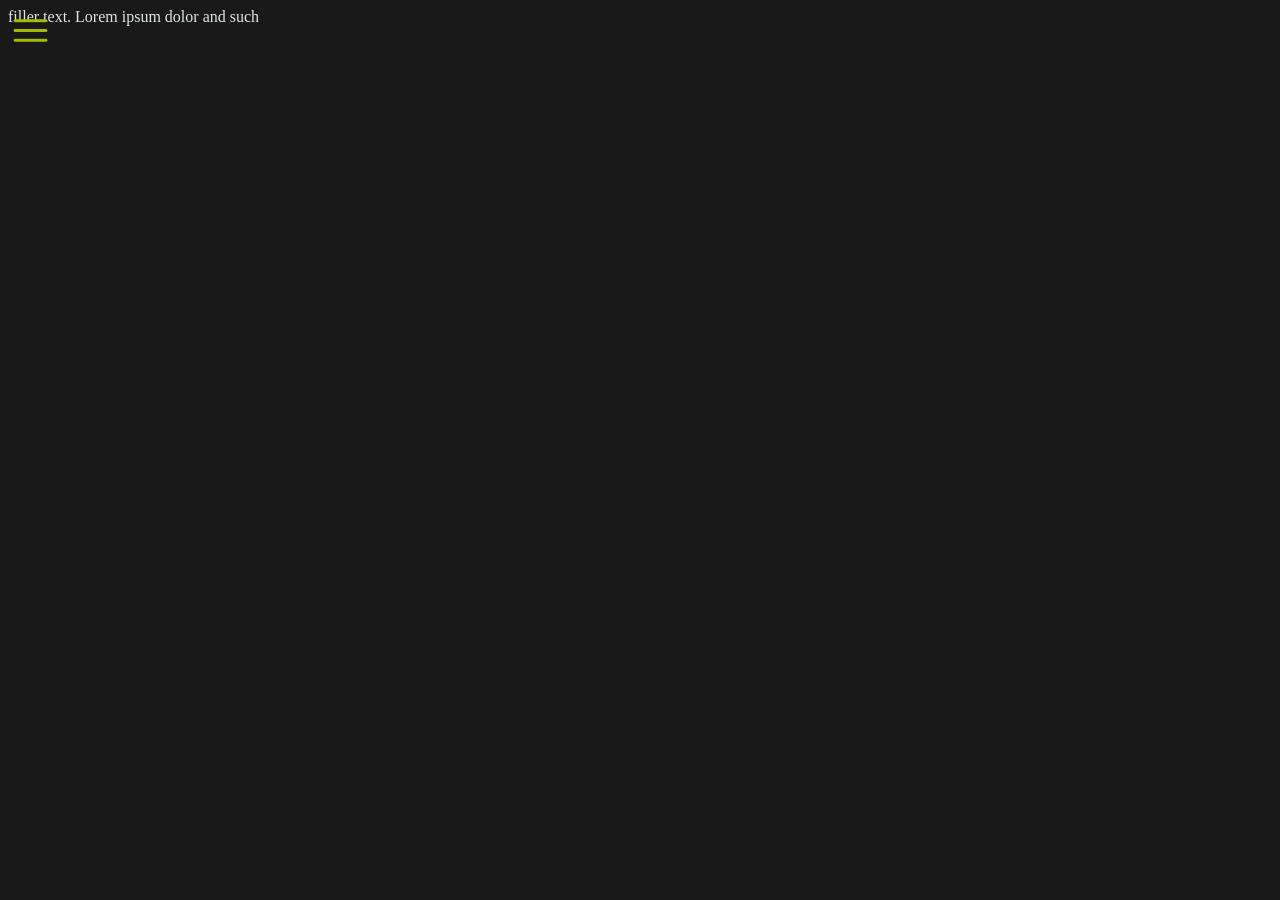
==== index.html @ 936dbd87 "testing font size on mobile" ====
<!DOCTYPE html>
<html lang="en">
<head>
    <meta charset="UTF-8">
    <title>c-plus-plus-young Portfolio</title>
    <link rel="stylesheet" href="https://fonts.googleapis.com/css2?family=Material+Symbols+Rounded:opsz,wght,FILL,GRAD@20..48,100..700,0..1,-50..200&icon_names=menu" />
    <link rel="stylesheet" href="style.css">
    <script src="index.js" defer></script>
</head>
<body>
    <div id="menu-bar">
        <span class="material-symbols-rounded" id="hamburger-icon">
        menu
        </span>
    </div>

    <span>
        filler text. Lorem ipsum dolor and such

    </span>

</body>
</html>
---- style.css ----
/*This website should be simple enough that only one
.css file is necessary. I'm going to try and group as
much as possible into classes to keep this file simple. */

/*Google Icon*/
.material-symbols-rounded {
    color: var(--apple-green);
    cursor: pointer;
    font-variation-settings:
            'FILL' 0,
            'wght' 400,
            'GRAD' 0
            /*'opsz' 24*/
}

/*Entire Document, variables*/
:root {
    /*Color names form Coolors*/
    --eerie-black: #191919;
    --apple-green: #A5BE00;
    --dartmouth-green: #036016;
    --dark-spring-green: #04773B;
    --platinum: #DEE5E5;
}

body {
    background-color: var(--eerie-black);
    color: var(--platinum);
}

/*Menu bar*/
#menu-bar > * {
    font-size: 5vh;
    position: fixed;
}
/*#hamburger-icon {*/

/*}*/
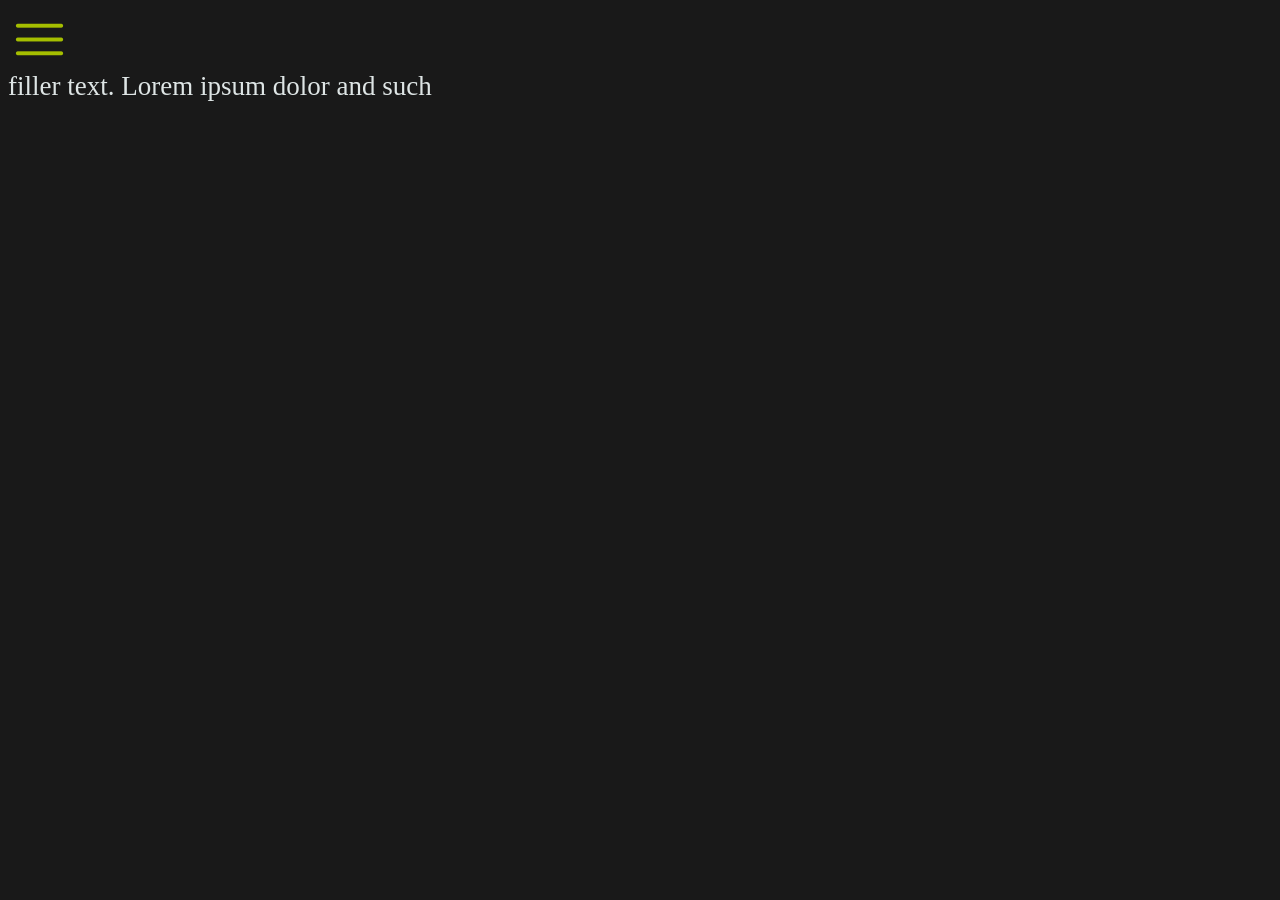
==== commit 459ff647: "fixing license" ====
--- a/index.html
+++ b/index.html
@@ -13,6 +13,9 @@
         menu
         </span>
     </div>
+    <div id="space-div">
+
+    </div>
 
     <span>
         filler text. Lorem ipsum dolor and such
--- a/style.css
+++ b/style.css
@@ -27,12 +27,22 @@
 body {
     background-color: var(--eerie-black);
     color: var(--platinum);
+    font-size: 3dvh;
 }
 
 /*Menu bar*/
+#menu-bar {
+    height: 7dvh;
+    position: fixed;
+    display: flex;
+    flex-direction: column;
+}
 #menu-bar > * {
-    font-size: 5vh;
-    position: fixed;
+    min-font-size: 100px;
+    font-size: 7dvh;
+}
+#space-div{
+    height: 7dvh;
 }
 /*#hamburger-icon {*/
 
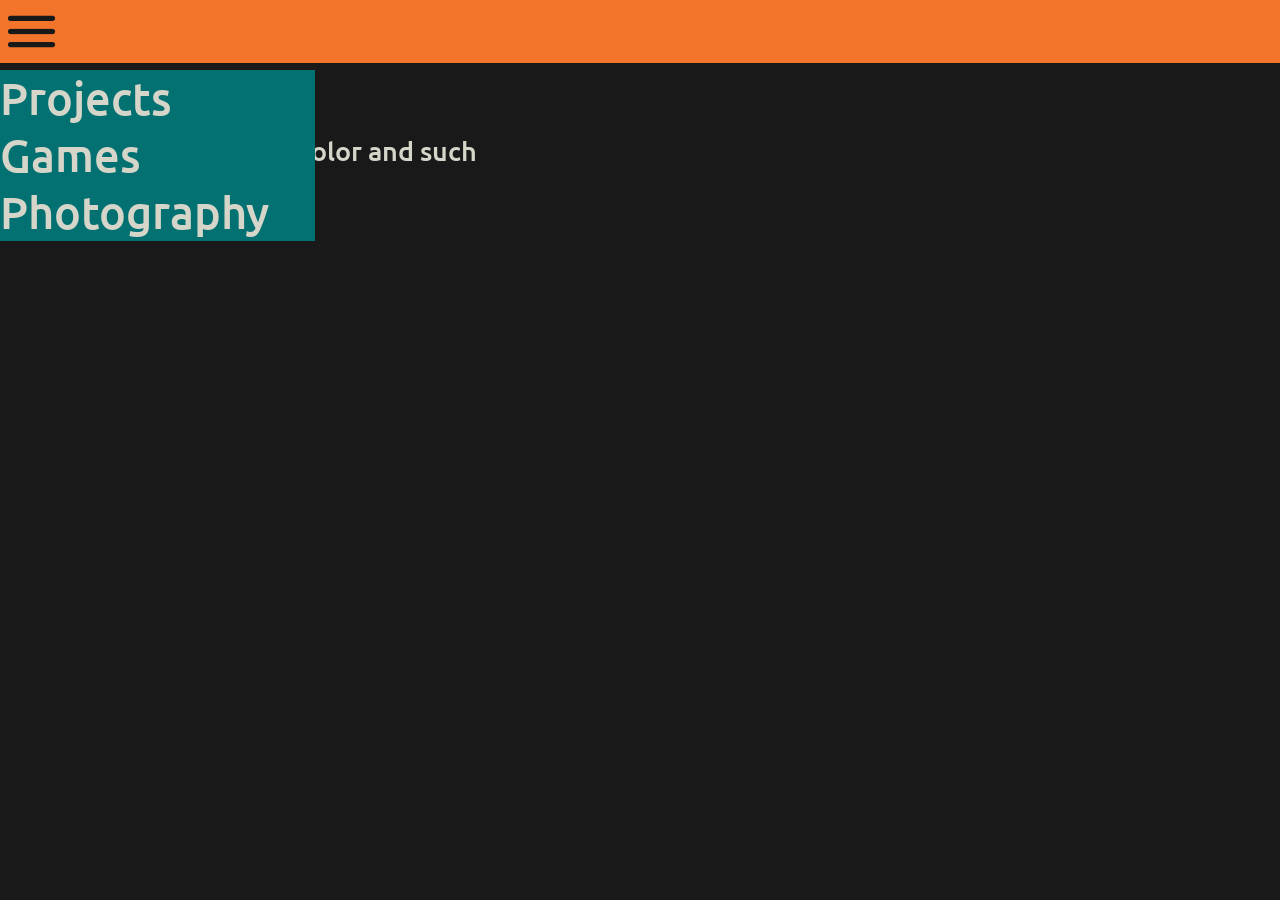
==== commit 41be7362: "new font/palette" ====
--- a/index.html
+++ b/index.html
@@ -8,18 +8,24 @@
     <script src="index.js" defer></script>
 </head>
 <body>
+    <span class="material-symbols-rounded" id="hamburger-icon">
+        menu
+    </span>
     <div id="menu-bar">
-        <span class="material-symbols-rounded" id="hamburger-icon">
-        menu
+        <span>
+            Projects
+        </span>
+        <span>
+            Games
+        </span>
+        <span>
+            Photography
         </span>
     </div>
-    <div id="space-div">
-
-    </div>
+    <div id="space-div"></div>
 
     <span>
         filler text. Lorem ipsum dolor and such
-
     </span>
 
 </body>
--- a/style.css
+++ b/style.css
@@ -5,45 +5,70 @@
 
 /*Google Icon*/
 .material-symbols-rounded {
-    color: var(--apple-green);
+    /*color: var(--apple-green);*/
     cursor: pointer;
     font-variation-settings:
             'FILL' 0,
             'wght' 400,
-            'GRAD' 0
-            /*'opsz' 24*/
+            'GRAD' 0,
+            'opsz' 24
 }
 
 /*Entire Document, variables*/
 :root {
     /*Color names form Coolors*/
+    /*--eerie-black: #191919;*/
+    /*--apple-green: #A5BE00;*/
+    /*--dark-spring-green: #04773B;*/
+    /*--platinum: #DEE5E5;*/
+
+    --pumpkin: #F3752B;
     --eerie-black: #191919;
-    --apple-green: #A5BE00;
-    --dartmouth-green: #036016;
-    --dark-spring-green: #04773B;
-    --platinum: #DEE5E5;
+    --timberwolf: #D6D5C9;
+    --auburn: #A22C29;
+    --caribbean-current: #037171;
+}
+
+@font-face {
+    font-family: ubuntu;
+    src: url(/assets/fonts/Ubuntu/Ubuntu-Medium.ttf);
 }
 
 body {
     background-color: var(--eerie-black);
-    color: var(--platinum);
+    color: var(--timberwolf);
     font-size: 3dvh;
+    margin: 0;
+    font-family: ubuntu, sans-serif;
 }
 
 /*Menu bar*/
+#space-div{
+    height: max(50px, 7dvh);
+}
 #menu-bar {
-    height: 7dvh;
     position: fixed;
     display: flex;
     flex-direction: column;
+    /*left: max(-34dvh);*/
+    width: max(35dvh, 250px);
+    margin-top: 0;
 }
+/*when toggled:*/
+/*    background-color: var(--platinum);*/
+
 #menu-bar > * {
     min-font-size: 100px;
-    font-size: 7dvh;
+    font-size: max(40px, 5dvh);
+    /*visibility: hidden;*/
+    background-color: var(--caribbean-current);
+    margin-top: 0;
 }
-#space-div{
-    height: 7dvh;
-}
-/*#hamburger-icon {*/
-
-/*}*/+#hamburger-icon {
+    font-size: max(50px, 7dvh);
+    visibility: visible;
+    background-color: var(--pumpkin);
+    width: 100%;
+    color: var(--eerie-black);
+    /*margin-bottom: 0;*/
+}
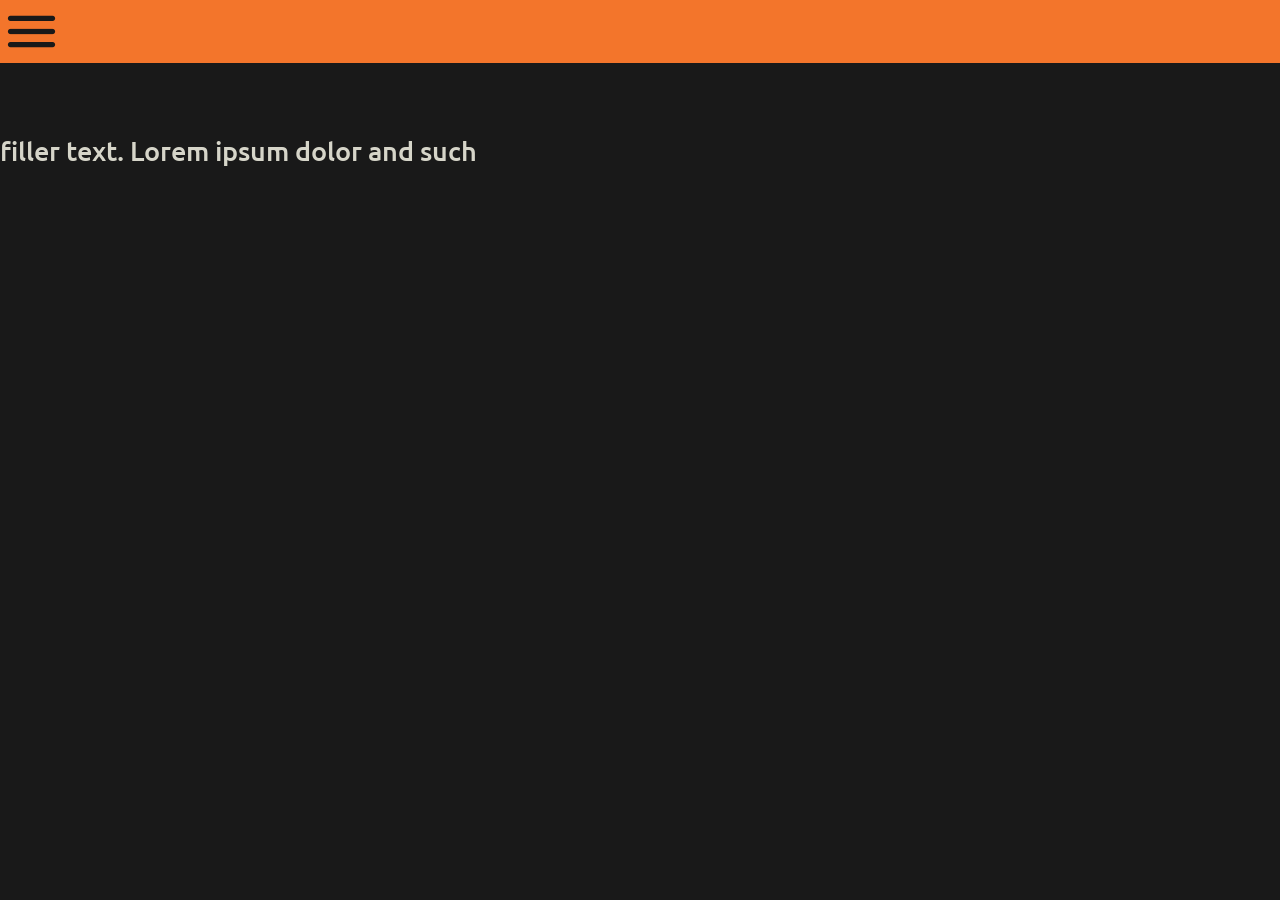
==== commit ef71b64a: "testing mobile again" ====
--- a/index.html
+++ b/index.html
@@ -3,7 +3,7 @@
 <head>
     <meta charset="UTF-8">
     <title>c-plus-plus-young Portfolio</title>
-    <link rel="stylesheet" href="https://fonts.googleapis.com/css2?family=Material+Symbols+Rounded:opsz,wght,FILL,GRAD@20..48,100..700,0..1,-50..200&icon_names=menu" />
+    <link rel="stylesheet" href="https://fonts.googleapis.com/css2?family=Material+Symbols+Rounded:opsz,wght,FILL,GRAD@20..48,100..700,0..1,-50..200&icon_names=computer,menu,photo_camera,stadia_controller" />
     <link rel="stylesheet" href="style.css">
     <script src="index.js" defer></script>
 </head>
@@ -12,14 +12,14 @@
         menu
     </span>
     <div id="menu-bar">
-        <span>
-            Projects
+        <span class="material-symbols-rounded">
+            computer
         </span>
-        <span>
-            Games
+        <span class="material-symbols-rounded">
+            stadia_controller
         </span>
-        <span>
-            Photography
+        <span class="material-symbols-rounded">
+            photo_camera
         </span>
     </div>
     <div id="space-div"></div>
--- a/style.css
+++ b/style.css
@@ -49,10 +49,20 @@
 #menu-bar {
     position: fixed;
     display: flex;
+    gap: 2dvh;
     flex-direction: column;
-    /*left: max(-34dvh);*/
-    width: max(35dvh, 250px);
-    margin-top: 0;
+    background-color: var(--caribbean-current);
+
+    height: 100dvh;
+    width: max(50px, 7dvh);
+    top: max(50px, 7dvh);
+    left: min(-7dvh, -50px);
+
+    transform: translateX(-100%);
+    transition: transform 0.5s ease;
+}
+#menu-bar.visible {
+    transform: translateX(100%);
 }
 /*when toggled:*/
 /*    background-color: var(--platinum);*/
@@ -61,8 +71,8 @@
     min-font-size: 100px;
     font-size: max(40px, 5dvh);
     /*visibility: hidden;*/
-    background-color: var(--caribbean-current);
-    margin-top: 0;
+    display: flex;
+    justify-content: center;
 }
 #hamburger-icon {
     font-size: max(50px, 7dvh);
@@ -70,5 +80,4 @@
     background-color: var(--pumpkin);
     width: 100%;
     color: var(--eerie-black);
-    /*margin-bottom: 0;*/
 }
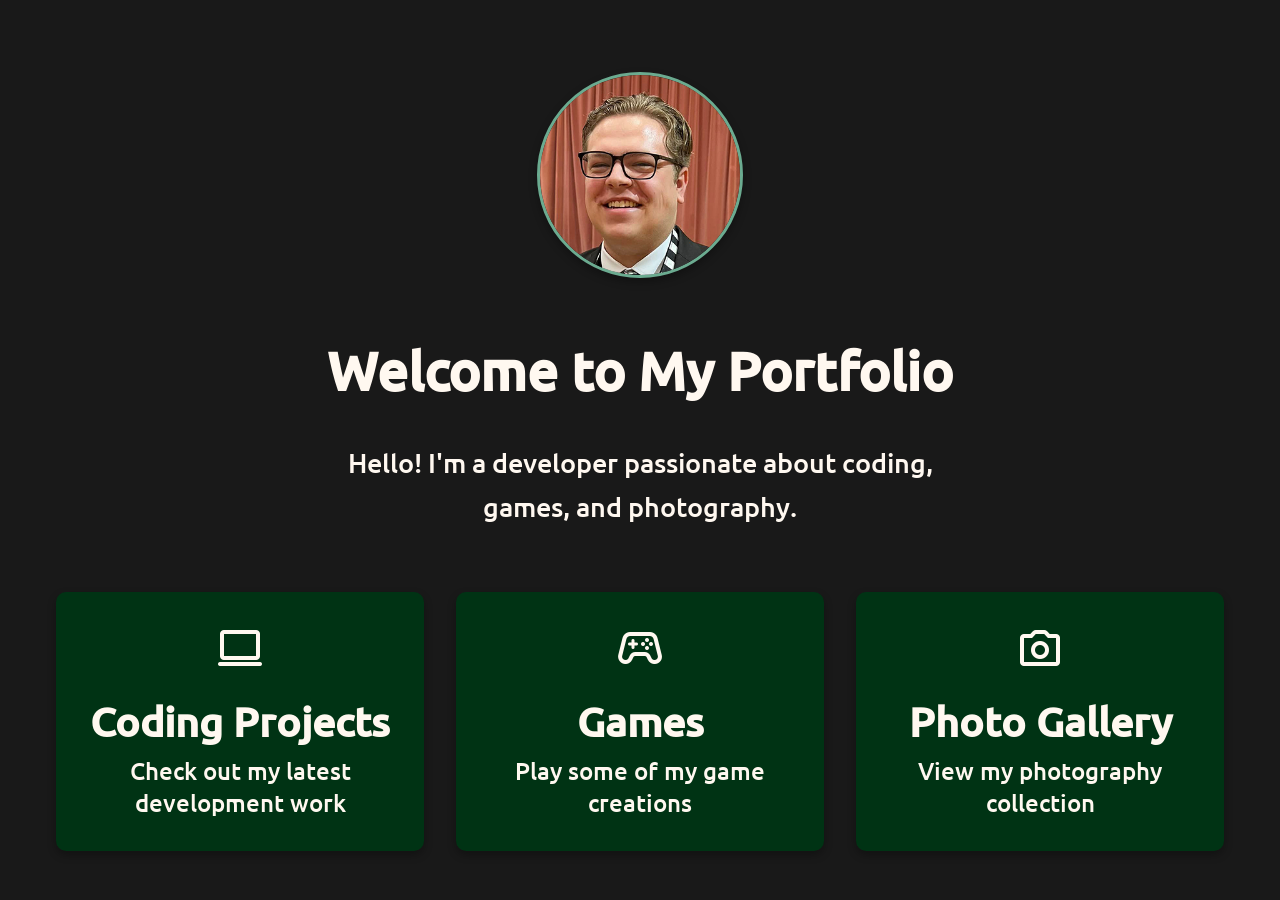
==== commit a9645e61: "image testing" ====
--- a/index.html
+++ b/index.html
@@ -5,28 +5,37 @@
     <title>c-plus-plus-young Portfolio</title>
     <link rel="stylesheet" href="https://fonts.googleapis.com/css2?family=Material+Symbols+Rounded:opsz,wght,FILL,GRAD@20..48,100..700,0..1,-50..200&icon_names=computer,menu,photo_camera,stadia_controller" />
     <link rel="stylesheet" href="style.css">
-    <script src="index.js" defer></script>
 </head>
 <body>
-    <span class="material-symbols-rounded" id="hamburger-icon">
-        menu
-    </span>
-    <div id="menu-bar">
-        <span class="material-symbols-rounded">
-            computer
-        </span>
-        <span class="material-symbols-rounded">
-            stadia_controller
-        </span>
-        <span class="material-symbols-rounded">
-            photo_camera
-        </span>
-    </div>
-    <div id="space-div"></div>
-
-    <span>
-        filler text. Lorem ipsum dolor and such
-    </span>
-
+<!--Page Body-->
+    <main>
+        <div class="profile-section">
+            <img src="assets/images/portrait.webp" alt="Profile Photo" class="profile-photo">
+            <h1>Welcome to My Portfolio</h1>
+            <p class="intro-text">
+                Hello! I'm a developer passionate about coding, games, and photography.
+            </p>
+        </div>
+        
+        <div class="navigation-grid">
+            <a href="projects.html" class="nav-card projects">
+                <span class="material-symbols-rounded">computer</span>
+                <h2>Coding Projects</h2>
+                <p>Check out my latest development work</p>
+            </a>
+            
+            <a href="games.html" class="nav-card games">
+                <span class="material-symbols-rounded">stadia_controller</span>
+                <h2>Games</h2>
+                <p>Play some of my game creations</p>
+            </a>
+            
+            <a href="gallery.html" class="nav-card gallery">
+                <span class="material-symbols-rounded">photo_camera</span>
+                <h2>Photo Gallery</h2>
+                <p>View my photography collection</p>
+            </a>
+        </div>
+    </main>
 </body>
 </html>
--- a/style.css
+++ b/style.css
@@ -3,7 +3,7 @@
 .css file is necessary. I'm going to try and group as
 much as possible into classes to keep this file simple. */
 
-/*Google Icon*/
+/*Google Icons*/
 .material-symbols-rounded {
     /*color: var(--apple-green);*/
     cursor: pointer;
@@ -16,68 +16,242 @@
 
 /*Entire Document, variables*/
 :root {
-    /*Color names form Coolors*/
-    /*--eerie-black: #191919;*/
-    /*--apple-green: #A5BE00;*/
-    /*--dark-spring-green: #04773B;*/
-    /*--platinum: #DEE5E5;*/
-
-    --pumpkin: #F3752B;
+    --pakistan-green: #003314;
     --eerie-black: #191919;
-    --timberwolf: #D6D5C9;
-    --auburn: #A22C29;
-    --caribbean-current: #037171;
-}
-
+    --floral-white: #FFF8F0;
+    --forest-green: #548C2F;
+    --cambridge-blue: #6BAB90;
+}
 @font-face {
     font-family: ubuntu;
     src: url(/assets/fonts/Ubuntu/Ubuntu-Medium.ttf);
 }
-
 body {
     background-color: var(--eerie-black);
-    color: var(--timberwolf);
+    color: var(--floral-white);
     font-size: 3dvh;
     margin: 0;
     font-family: ubuntu, sans-serif;
 }
 
 /*Menu bar*/
-#space-div{
-    height: max(50px, 7dvh);
-}
 #menu-bar {
     position: fixed;
     display: flex;
     gap: 2dvh;
     flex-direction: column;
-    background-color: var(--caribbean-current);
+    background-color: var(--pakistan-green);
 
     height: 100dvh;
     width: max(50px, 7dvh);
     top: max(50px, 7dvh);
-    left: min(-7dvh, -50px);
 
     transform: translateX(-100%);
     transition: transform 0.5s ease;
 }
 #menu-bar.visible {
-    transform: translateX(100%);
-}
-/*when toggled:*/
-/*    background-color: var(--platinum);*/
-
+    transform: translateX(0);
+}
 #menu-bar > * {
     min-font-size: 100px;
     font-size: max(40px, 5dvh);
-    /*visibility: hidden;*/
     display: flex;
     justify-content: center;
+}
+#top-bar {
+    background-color: var(--pakistan-green);
+    width: 100%;
+    color: var(--floral-white);
+    height: max(50px, 7dvh);
+    display: flex;
+    align-items: center;
 }
 #hamburger-icon {
     font-size: max(50px, 7dvh);
-    visibility: visible;
-    background-color: var(--pumpkin);
+}
+#title {
+    font-size: max(50px, 7dvh);
+    position: absolute;
+    left: 50%;
+    transform: translateX(-50%);
+}
+
+/* Main Content Styles */
+main {
+    max-width: 1200px;
+    margin: 2rem auto;
+    padding: 0 1rem;
+    margin-top: max(60px, 8dvh);
+}
+
+.profile-section {
+    text-align: center;
+    margin-bottom: 3rem;
+}
+
+.profile-photo {
+    width: 200px;
+    height: 200px;
+    border-radius: 50%;
+    object-fit: cover;
+    margin-bottom: 1rem;
+    box-shadow: 0 4px 8px rgba(0, 0, 0, 0.3);
+    border: 3px solid var(--cambridge-blue);
+}
+
+.intro-text {
+    max-width: 600px;
+    margin: 1rem auto;
+    line-height: 1.6;
+}
+
+/* Navigation Grid */
+.navigation-grid {
+    display: grid;
+    grid-template-columns: repeat(auto-fit, minmax(300px, 1fr));
+    gap: 2rem;
+    padding: 1rem;
+}
+
+.nav-card {
+    background-color: var(--pakistan-green);
+    padding: 2rem;
+    border-radius: 10px;
+    text-align: center;
+    text-decoration: none;
+    color: var(--floral-white);
+    box-shadow: 0 4px 8px rgba(0, 0, 0, 0.3);
+    transition: transform 0.3s, box-shadow 0.3s;
+}
+
+.nav-card:hover {
+    transform: translateY(-5px);
+    box-shadow: 0 6px 12px rgba(0, 0, 0, 0.4);
+    background-color: var(--cambridge-blue);
+}
+
+.nav-card .material-symbols-rounded {
+    font-size: 48px;
+    margin-bottom: 1rem;
+}
+
+.nav-card h2 {
+    margin: 0.5rem 0;
+    color: var(--floral-white);
+}
+
+.nav-card p {
+    color: var(--floral-white);
+    margin: 0;
+    font-size: 0.9em;
+}
+
+/* Gallery Styles */
+.category-buttons {
+    display: flex;
+    flex-wrap: wrap;
+    gap: 1rem;
+    margin-bottom: 2rem;
+    justify-content: center;
+}
+
+.category-btn {
+    padding: 0.5rem 1rem;
+    background-color: var(--pakistan-green);
+    color: var(--floral-white);
+    border: none;
+    border-radius: 5px;
+    cursor: pointer;
+    transition: background-color 0.3s, transform 0.2s;
+    font-family: ubuntu, sans-serif;
+}
+
+.category-btn:hover {
+    background-color: var(--forest-green);
+    transform: translateY(-2px);
+}
+
+.category-btn.active {
+    background-color: var(--cambridge-blue);
+    color: var(--eerie-black);
+}
+
+.photo-grid {
+    display: grid;
+    grid-template-columns: repeat(auto-fill, minmax(250px, 1fr));
+    gap: 1.5rem;
+    margin-bottom: 2rem;
+}
+
+.photo-item {
+    position: relative;
+    overflow: hidden;
+    border-radius: 8px;
+    box-shadow: 0 4px 8px rgba(0, 0, 0, 0.2);
+    transition: transform 0.3s;
+    background-color: var(--eerie-black);
+}
+
+.photo-item::before {
+    content: '';
+    display: block;
+    padding-top: 150%; /* Default to 2:3 ratio */
+}
+
+.photo-item.landscape::before {
+    padding-top: 66.67%; /* 3:2 ratio for landscape photos */
+}
+
+.photo-item:hover {
+    transform: scale(1.02);
+}
+
+.photo-item img {
+    position: absolute;
+    top: 0;
+    left: 0;
     width: 100%;
+    height: 100%;
+    object-fit: contain; /* Changed from cover to contain */
+    background-color: var(--eerie-black);
+}
+
+.load-more-btn {
+    display: block;
+    margin: 2rem auto;
+    padding: 1rem 2rem;
+    background-color: var(--forest-green);
+    color: var(--floral-white);
+    border: none;
+    border-radius: 5px;
+    cursor: pointer;
+    font-family: ubuntu, sans-serif;
+    transition: background-color 0.3s, transform 0.2s;
+}
+
+.load-more-btn:hover {
+    background-color: var(--cambridge-blue);
     color: var(--eerie-black);
+    transform: translateY(-2px);
+}
+
+/* Responsive Design */
+@media (max-width: 768px) {
+    .navigation-grid {
+        grid-template-columns: 1fr;
+    }
+    
+    .category-buttons {
+        padding: 0 1rem;
+    }
+    
+    .category-btn {
+        font-size: 0.9rem;
+    }
+    
+    .photo-grid {
+        grid-template-columns: repeat(auto-fill, minmax(150px, 1fr));
+        gap: 1rem;
+        padding: 0 1rem;
+    }
 }
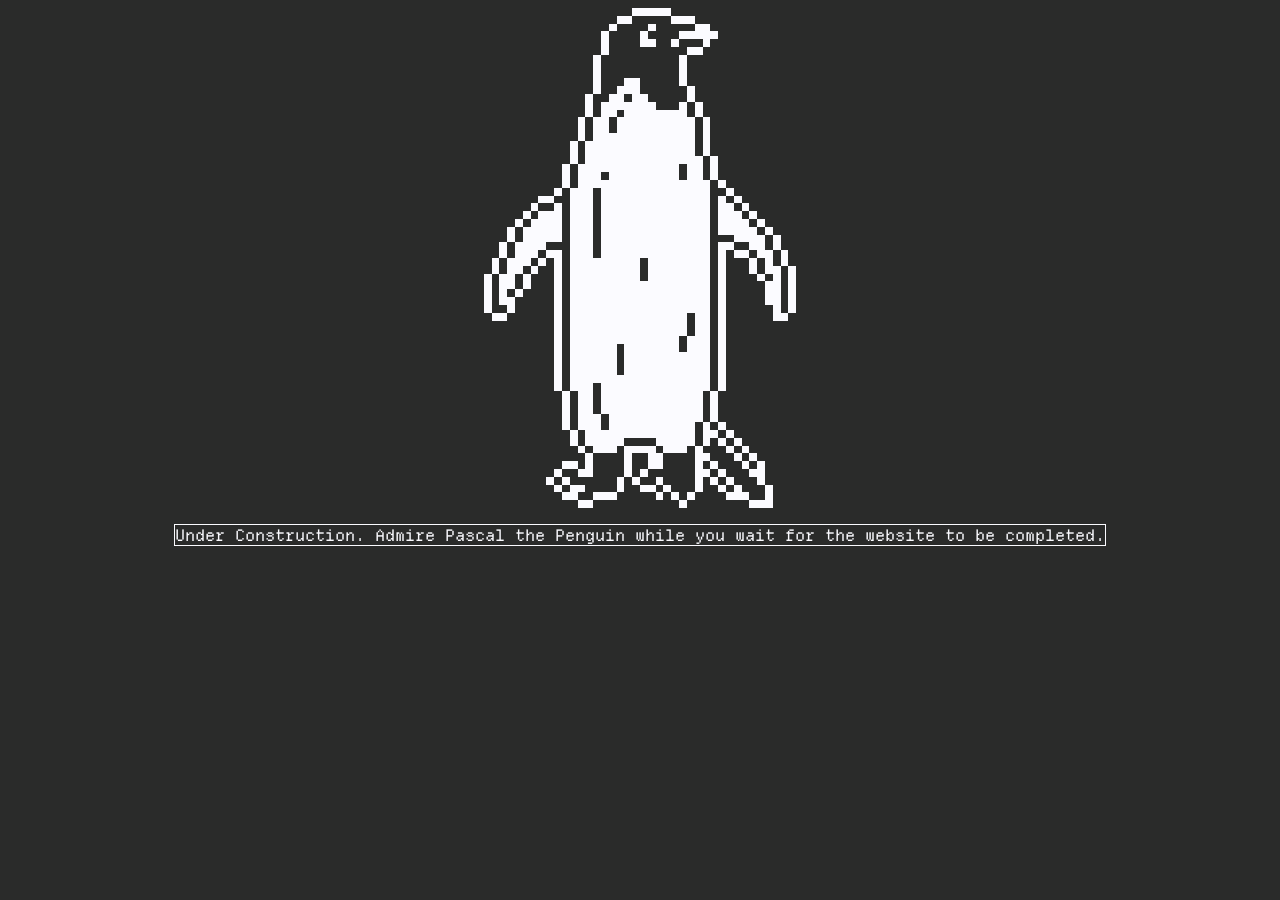
==== commit 17138300: "Initial website and theming, under construction" ====
--- a/index.html
+++ b/index.html
@@ -1,41 +1,13 @@
 <!DOCTYPE html>
-<html lang="en">
 <head>
     <meta charset="UTF-8">
-    <title>c-plus-plus-young Portfolio</title>
-    <link rel="stylesheet" href="https://fonts.googleapis.com/css2?family=Material+Symbols+Rounded:opsz,wght,FILL,GRAD@20..48,100..700,0..1,-50..200&icon_names=computer,menu,photo_camera,stadia_controller" />
-    <link rel="stylesheet" href="style.css">
+    <title>c-plus-plus-young portfolio</title>
+    <script src="js/index.js"></script>
+    <link rel="stylesheet" href="css/style.css">
 </head>
 <body>
-<!--Page Body-->
-    <main>
-        <div class="profile-section">
-            <img src="assets/images/portrait.webp" alt="Profile Photo" class="profile-photo">
-            <h1>Welcome to My Portfolio</h1>
-            <p class="intro-text">
-                Hello! I'm a developer passionate about coding, games, and photography.
-            </p>
-        </div>
-        
-        <div class="navigation-grid">
-            <a href="projects.html" class="nav-card projects">
-                <span class="material-symbols-rounded">computer</span>
-                <h2>Coding Projects</h2>
-                <p>Check out my latest development work</p>
-            </a>
-            
-            <a href="games.html" class="nav-card games">
-                <span class="material-symbols-rounded">stadia_controller</span>
-                <h2>Games</h2>
-                <p>Play some of my game creations</p>
-            </a>
-            
-            <a href="gallery.html" class="nav-card gallery">
-                <span class="material-symbols-rounded">photo_camera</span>
-                <h2>Photo Gallery</h2>
-                <p>View my photography collection</p>
-            </a>
-        </div>
-    </main>
-</body>
-</html>+<img src="assets/images/pascal.svg" alt="Pixel art of Penguin" width="500" height="500">
+<p>
+    Under Construction. Admire Pascal the Penguin while you wait for the website to be completed.
+</p>
+</body>
--- a/css/style.css
+++ b/css/style.css
@@ -0,0 +1,45 @@
+:root {
+    --graphite: #2A2B2A;
+    --ghost-white: #FBFBFF;
+    --bright-sky: #01BAEF;
+}
+
+/* lch(43.1923 0 66.0618) */
+/* oklab(0.510278 -4.47035e-8 2.98023e-8) */
+
+@font-face {
+    font-family: "DepartureMono";
+    src: url("../assets/fonts/DepartureMono-1.500/DepartureMono-Regular.woff") format("woff");
+    font-weight: normal;
+    font-style: normal;
+}
+
+body {
+  /* Default styles for all orientations */
+  background-color: var(--graphite);
+  color: var(--ghost-white);
+  font-family: DepartureMono, monospace;
+  display: flex;
+  flex-direction: column;
+  align-items: center;
+}
+
+p {
+    border: 1px solid var(--ghost-white);
+}
+
+img {
+    max-width: 100%;
+}
+
+[orientation="portrait"] {
+  /* Styles for portrait orientation */
+
+  /* Hide side elements, but show hamburger menu */
+}
+
+[orientation="landscape"] {
+  /* Styles for landscape orientation */
+
+  /* Show side elements, but hide hamburger menu */
+}
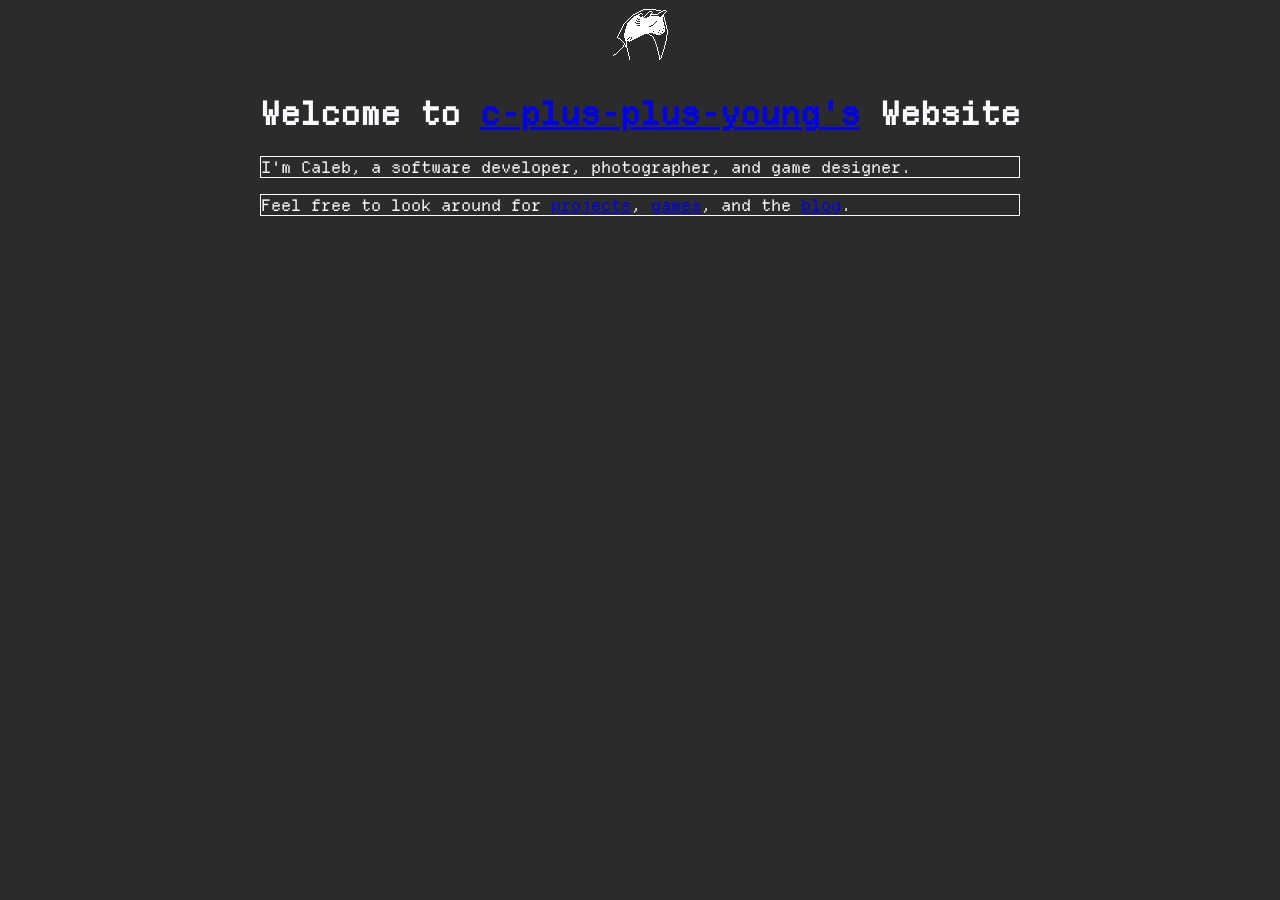
==== commit c1e1008a: "Adding mobula ray to home page" ====
--- a/index.html
+++ b/index.html
@@ -6,8 +6,11 @@
     <link rel="stylesheet" href="css/style.css">
 </head>
 <body>
-<img src="assets/images/pascal.svg" alt="Pixel art of Penguin" width="500" height="500">
-<p>
-    Under Construction. Admire Pascal the Penguin while you wait for the website to be completed.
-</p>
+<img src="assets/images/mobula-white.svg" alt="Pixel art of Mobula Ray" class="overlapping-img">
+<div class="invisible-div"></div>
+<div>
+<h1>Welcome to <a href="https://github.com/c-plus-plus-young">c-plus-plus-young's</a> Website</h1>
+<p>I'm Caleb, a software developer, photographer, and game designer.</p>
+<p>Feel free to look around for <a href="pages/projects.html">projects</a>, <a href="pages/games.html">games</a>, and the <a href="pages/blogs.html">blog</a>.</p>
+</div>
 </body>
